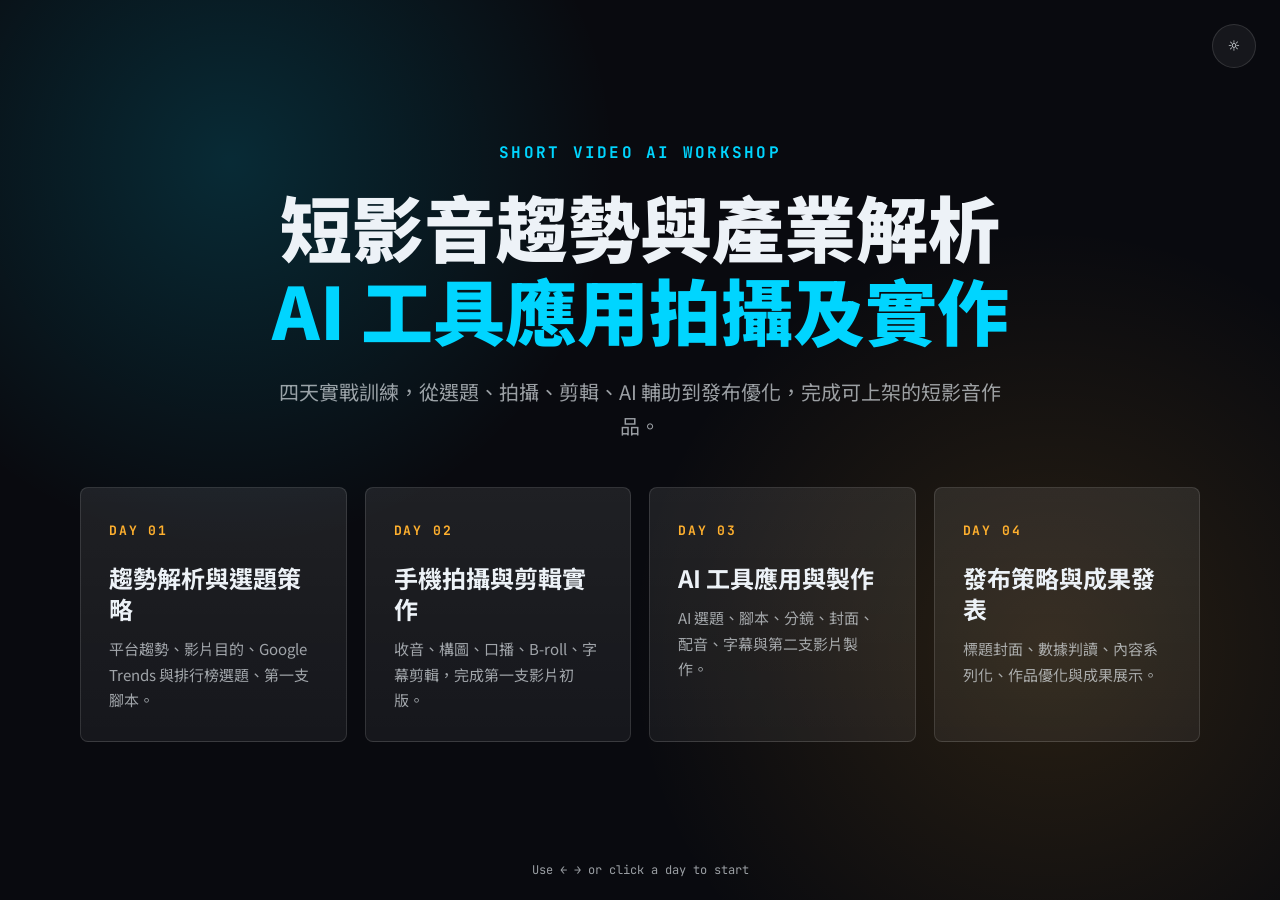
==== index.html @ 6480e25d "Create short video AI course slide site" ====
<!DOCTYPE html>
<html lang="zh-TW">
<head>
  <meta charset="UTF-8">
  <meta name="viewport" content="width=device-width, initial-scale=1.0">
  <title>短影音趨勢與 AI 工具實作課程</title>
  <link rel="preconnect" href="https://fonts.googleapis.com">
  <link rel="preconnect" href="https://fonts.gstatic.com" crossorigin>
  <link href="https://fonts.googleapis.com/css2?family=Noto+Sans+TC:wght@400;500;700;900&family=JetBrains+Mono:wght@500;700&display=swap" rel="stylesheet">
  <link rel="stylesheet" href="site.css">
</head>
<body class="home">
  <button class="theme-toggle" type="button" aria-label="切換深淺色模式" data-theme-toggle>☼</button>

  <main class="home-shell">
    <p class="eyebrow">SHORT VIDEO AI WORKSHOP</p>
    <h1>短影音趨勢與產業解析<br><span>AI 工具應用拍攝及實作</span></h1>
    <p class="home-subtitle">四天實戰訓練，從選題、拍攝、剪輯、AI 輔助到發布優化，完成可上架的短影音作品。</p>

    <nav class="day-grid" aria-label="四天課程簡報">
      <a class="day-card" href="day01.html">
        <span class="day-num">DAY 01</span>
        <strong>趨勢解析與選題策略</strong>
        <span>平台趨勢、影片目的、Google Trends 與排行榜選題、第一支腳本。</span>
      </a>
      <a class="day-card" href="day02.html">
        <span class="day-num">DAY 02</span>
        <strong>手機拍攝與剪輯實作</strong>
        <span>收音、構圖、口播、B-roll、字幕剪輯，完成第一支影片初版。</span>
      </a>
      <a class="day-card" href="day03.html">
        <span class="day-num">DAY 03</span>
        <strong>AI 工具應用與製作</strong>
        <span>AI 選題、腳本、分鏡、封面、配音、字幕與第二支影片製作。</span>
      </a>
      <a class="day-card" href="day04.html">
        <span class="day-num">DAY 04</span>
        <strong>發布策略與成果發表</strong>
        <span>標題封面、數據判讀、內容系列化、作品優化與成果展示。</span>
      </a>
    </nav>
  </main>

  <footer class="home-footer">Use ← → or click a day to start</footer>
  <script src="theme.js"></script>
</body>
</html>
---- site.css ----
:root {
  --bg: #090a0f;
  --panel: rgba(255, 255, 255, 0.055);
  --panel-strong: rgba(255, 255, 255, 0.09);
  --text: #edf2f7;
  --muted: rgba(237, 242, 247, 0.64);
  --line: rgba(255, 255, 255, 0.12);
  --accent: #00d5ff;
  --accent-2: #ffb02e;
  --accent-3: #38e28c;
  --shadow: rgba(0, 213, 255, 0.18);
}

:root[data-theme="light"] {
  --bg: #f6f8fb;
  --panel: rgba(9, 10, 15, 0.045);
  --panel-strong: rgba(9, 10, 15, 0.075);
  --text: #121826;
  --muted: rgba(18, 24, 38, 0.62);
  --line: rgba(18, 24, 38, 0.14);
  --accent: #0067b8;
  --accent-2: #c15a00;
  --accent-3: #0f8c55;
  --shadow: rgba(0, 103, 184, 0.16);
}

* {
  box-sizing: border-box;
}

html,
body {
  margin: 0;
  min-height: 100%;
  font-family: "Noto Sans TC", system-ui, sans-serif;
  background:
    radial-gradient(circle at 18% 18%, rgba(0, 213, 255, 0.16), transparent 30%),
    radial-gradient(circle at 82% 72%, rgba(255, 176, 46, 0.13), transparent 34%),
    var(--bg);
  color: var(--text);
}

body {
  min-height: 100vh;
}

.theme-toggle {
  position: fixed;
  top: 24px;
  right: 24px;
  z-index: 30;
  width: 44px;
  height: 44px;
  border: 1px solid var(--line);
  border-radius: 50%;
  background: var(--panel);
  color: var(--text);
  cursor: pointer;
  font: 700 18px/1 "JetBrains Mono", monospace;
}

.home {
  display: grid;
  place-items: center;
  padding: 56px 20px 72px;
}

.home-shell {
  width: min(1120px, 100%);
}

.eyebrow,
.day-num,
.deck-kicker,
.slide-count {
  font-family: "JetBrains Mono", monospace;
  letter-spacing: 0.14em;
  text-transform: uppercase;
}

.eyebrow {
  margin: 0 0 22px;
  color: var(--accent);
  font-weight: 700;
  text-align: center;
}

h1 {
  margin: 0;
  text-align: center;
  font-size: clamp(38px, 6vw, 72px);
  line-height: 1.15;
  font-weight: 900;
}

h1 span {
  color: var(--accent);
}

.home-subtitle {
  width: min(760px, 100%);
  margin: 24px auto 44px;
  color: var(--muted);
  font-size: 20px;
  line-height: 1.7;
  text-align: center;
}

.day-grid {
  display: grid;
  grid-template-columns: repeat(4, minmax(0, 1fr));
  gap: 18px;
}

.day-card {
  min-height: 230px;
  padding: 28px;
  border: 1px solid var(--line);
  border-radius: 8px;
  background: linear-gradient(180deg, var(--panel-strong), var(--panel));
  color: var(--text);
  text-decoration: none;
  transition: transform 180ms ease, border-color 180ms ease, box-shadow 180ms ease;
}

.day-card:hover {
  transform: translateY(-6px);
  border-color: var(--accent);
  box-shadow: 0 20px 60px var(--shadow);
}

.day-card strong {
  display: block;
  margin: 22px 0 12px;
  font-size: 24px;
  line-height: 1.3;
}

.day-card span:last-child {
  display: block;
  color: var(--muted);
  font-size: 15px;
  line-height: 1.7;
}

.day-num {
  color: var(--accent-2);
  font-size: 13px;
  font-weight: 700;
}

.home-footer {
  position: fixed;
  bottom: 22px;
  color: var(--muted);
  font-family: "JetBrains Mono", monospace;
  font-size: 12px;
}

.deck-page {
  overflow: hidden;
}

.deck-shell {
  min-height: 100vh;
}

.deck-topbar {
  position: fixed;
  left: 28px;
  right: 84px;
  top: 22px;
  z-index: 20;
  display: flex;
  align-items: center;
  justify-content: space-between;
  color: var(--muted);
}

.home-link {
  color: var(--text);
  text-decoration: none;
  border: 1px solid var(--line);
  border-radius: 999px;
  padding: 8px 14px;
  background: var(--panel);
}

.slide {
  display: none;
  min-height: 100vh;
  padding: 112px 10vw 88px;
  align-items: center;
}

.slide.active {
  display: flex;
}

.slide-inner {
  width: min(1180px, 100%);
  margin: 0 auto;
}

.deck-kicker {
  margin-bottom: 26px;
  color: var(--accent);
  font-size: 14px;
  font-weight: 700;
}

.slide h2 {
  margin: 0 0 30px;
  font-size: clamp(44px, 6vw, 82px);
  line-height: 1.12;
  letter-spacing: 0;
  font-weight: 900;
}

.slide-body {
  display: grid;
  gap: 18px;
  max-width: 980px;
}

.slide-body p,
.slide-body li {
  color: var(--text);
  font-size: clamp(24px, 2.25vw, 38px);
  line-height: 1.55;
  font-weight: 500;
}

.slide-body ul,
.slide-body ol {
  margin: 0;
  padding-left: 1.35em;
}

.slide-body p {
  margin: 0;
}

.slide-body .small {
  color: var(--muted);
  font-size: clamp(18px, 1.4vw, 24px);
}

.progress {
  position: fixed;
  left: 0;
  bottom: 0;
  height: 4px;
  width: 100%;
  z-index: 20;
  background: var(--line);
}

.progress span {
  display: block;
  width: 0;
  height: 100%;
  background: linear-gradient(90deg, var(--accent), var(--accent-2));
  transition: width 180ms ease;
}

.deck-controls {
  position: fixed;
  right: 24px;
  bottom: 24px;
  z-index: 20;
  display: flex;
  gap: 10px;
}

.deck-controls button {
  width: 46px;
  height: 46px;
  border: 1px solid var(--line);
  border-radius: 50%;
  background: var(--panel);
  color: var(--text);
  font-size: 22px;
  cursor: pointer;
}

.slide-count {
  position: fixed;
  left: 28px;
  bottom: 28px;
  z-index: 20;
  color: var(--muted);
  font-size: 13px;
}

@media (max-width: 980px) {
  .day-grid {
    grid-template-columns: repeat(2, minmax(0, 1fr));
  }

  .slide {
    padding: 96px 7vw 86px;
  }
}

@media (max-width: 640px) {
  .day-grid {
    grid-template-columns: 1fr;
  }

  .home {
    display: block;
  }

  .deck-topbar {
    left: 16px;
    right: 72px;
  }

  .slide h2 {
    font-size: 38px;
  }

  .slide-body p,
  .slide-body li {
    font-size: 22px;
  }
}
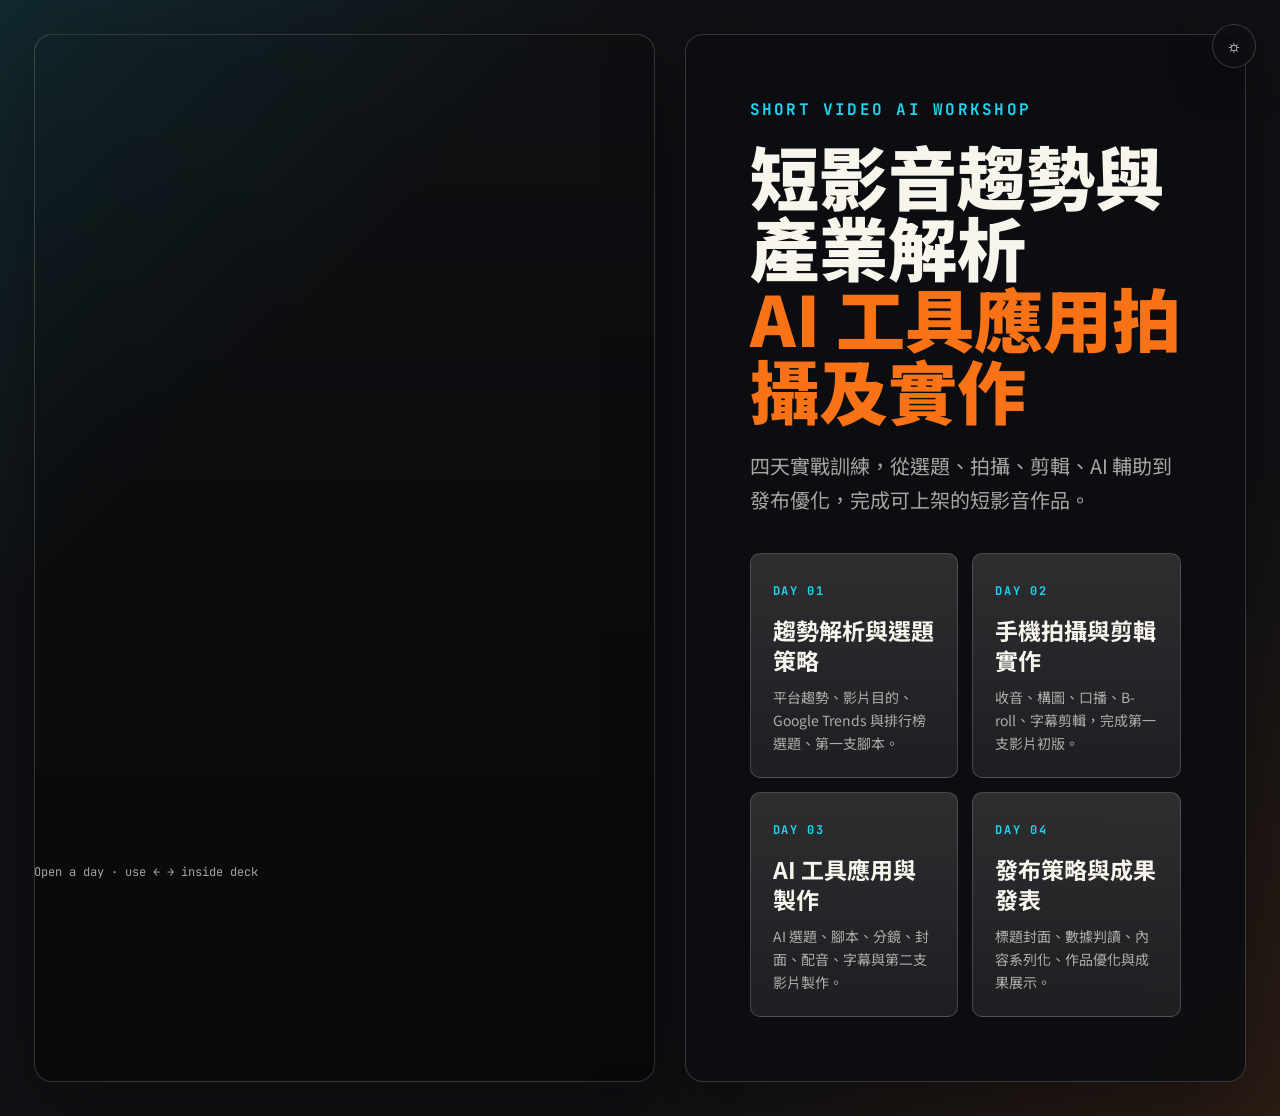
==== commit de772756: "Redesign slide layouts with visuals and links" ====
--- a/index.html
+++ b/index.html
@@ -41,7 +41,7 @@
     </nav>
   </main>
 
-  <footer class="home-footer">Use ← → or click a day to start</footer>
+  <footer class="home-footer">Open a day · use ← → inside deck</footer>
   <script src="theme.js"></script>
 </body>
 </html>
--- a/site.css
+++ b/site.css
@@ -1,27 +1,33 @@
 :root {
-  --bg: #090a0f;
-  --panel: rgba(255, 255, 255, 0.055);
-  --panel-strong: rgba(255, 255, 255, 0.09);
-  --text: #edf2f7;
-  --muted: rgba(237, 242, 247, 0.64);
-  --line: rgba(255, 255, 255, 0.12);
-  --accent: #00d5ff;
-  --accent-2: #ffb02e;
-  --accent-3: #38e28c;
-  --shadow: rgba(0, 213, 255, 0.18);
+  --bg: #101114;
+  --paper: #f4efe6;
+  --ink: #f8f5ed;
+  --ink-strong: #ffffff;
+  --muted: rgba(248, 245, 237, 0.66);
+  --line: rgba(248, 245, 237, 0.18);
+  --panel: rgba(248, 245, 237, 0.08);
+  --panel-strong: rgba(248, 245, 237, 0.14);
+  --accent: #22d3ee;
+  --accent-2: #f97316;
+  --accent-3: #84cc16;
+  --deep: #0d0e12;
+  --shadow: rgba(0, 0, 0, 0.34);
 }
 
 :root[data-theme="light"] {
-  --bg: #f6f8fb;
-  --panel: rgba(9, 10, 15, 0.045);
-  --panel-strong: rgba(9, 10, 15, 0.075);
-  --text: #121826;
-  --muted: rgba(18, 24, 38, 0.62);
-  --line: rgba(18, 24, 38, 0.14);
-  --accent: #0067b8;
-  --accent-2: #c15a00;
-  --accent-3: #0f8c55;
-  --shadow: rgba(0, 103, 184, 0.16);
+  --bg: #f4efe6;
+  --paper: #fffaf0;
+  --ink: #191a1e;
+  --ink-strong: #050609;
+  --muted: rgba(25, 26, 30, 0.64);
+  --line: rgba(25, 26, 30, 0.16);
+  --panel: rgba(25, 26, 30, 0.055);
+  --panel-strong: rgba(25, 26, 30, 0.095);
+  --accent: #007a99;
+  --accent-2: #b54800;
+  --accent-3: #497d00;
+  --deep: #fffaf0;
+  --shadow: rgba(56, 42, 20, 0.14);
 }
 
 * {
@@ -34,39 +40,66 @@
   min-height: 100%;
   font-family: "Noto Sans TC", system-ui, sans-serif;
   background:
-    radial-gradient(circle at 18% 18%, rgba(0, 213, 255, 0.16), transparent 30%),
-    radial-gradient(circle at 82% 72%, rgba(255, 176, 46, 0.13), transparent 34%),
+    linear-gradient(135deg, rgba(34, 211, 238, 0.12), transparent 26%),
+    linear-gradient(315deg, rgba(249, 115, 22, 0.12), transparent 28%),
     var(--bg);
-  color: var(--text);
+  color: var(--ink);
 }
 
 body {
   min-height: 100vh;
+}
+
+a {
+  color: inherit;
 }
 
 .theme-toggle {
   position: fixed;
   top: 24px;
   right: 24px;
-  z-index: 30;
+  z-index: 50;
   width: 44px;
   height: 44px;
   border: 1px solid var(--line);
   border-radius: 50%;
-  background: var(--panel);
-  color: var(--text);
+  background: color-mix(in srgb, var(--deep), transparent 12%);
+  color: var(--ink);
   cursor: pointer;
   font: 700 18px/1 "JetBrains Mono", monospace;
+  box-shadow: 0 14px 44px var(--shadow);
 }
 
 .home {
-  display: grid;
-  place-items: center;
-  padding: 56px 20px 72px;
+  min-height: 100vh;
+  padding: 34px;
+  display: grid;
+  grid-template-columns: minmax(0, 1.05fr) minmax(360px, 0.95fr);
+  gap: 30px;
+  align-items: stretch;
+}
+
+.home::before {
+  content: "";
+  border: 1px solid var(--line);
+  border-radius: 18px;
+  background:
+    linear-gradient(180deg, rgba(0, 0, 0, 0.06), rgba(0, 0, 0, 0.48)),
+    url("https://images.pexels.com/photos/8371391/pexels-photo-8371391.jpeg?auto=compress&cs=tinysrgb&w=1800") center / cover;
+  box-shadow: 0 28px 80px var(--shadow);
+  min-height: calc(100vh - 68px);
 }
 
 .home-shell {
-  width: min(1120px, 100%);
+  min-height: calc(100vh - 68px);
+  padding: clamp(28px, 5vw, 72px);
+  border: 1px solid var(--line);
+  border-radius: 18px;
+  background: color-mix(in srgb, var(--deep), transparent 8%);
+  box-shadow: 0 28px 80px var(--shadow);
+  display: flex;
+  flex-direction: column;
+  justify-content: center;
 }
 
 .eyebrow,
@@ -79,79 +112,95 @@
 }
 
 .eyebrow {
-  margin: 0 0 22px;
+  margin: 0 0 20px;
   color: var(--accent);
   font-weight: 700;
-  text-align: center;
 }
 
 h1 {
   margin: 0;
-  text-align: center;
-  font-size: clamp(38px, 6vw, 72px);
-  line-height: 1.15;
+  font-size: clamp(44px, 5.4vw, 84px);
+  line-height: 1.03;
   font-weight: 900;
+  letter-spacing: 0;
 }
 
 h1 span {
-  color: var(--accent);
+  color: var(--accent-2);
 }
 
 .home-subtitle {
-  width: min(760px, 100%);
-  margin: 24px auto 44px;
+  width: min(720px, 100%);
+  margin: 24px 0 36px;
   color: var(--muted);
   font-size: 20px;
   line-height: 1.7;
-  text-align: center;
 }
 
 .day-grid {
   display: grid;
-  grid-template-columns: repeat(4, minmax(0, 1fr));
-  gap: 18px;
+  grid-template-columns: repeat(2, minmax(0, 1fr));
+  gap: 14px;
 }
 
 .day-card {
-  min-height: 230px;
-  padding: 28px;
-  border: 1px solid var(--line);
-  border-radius: 8px;
+  min-height: 172px;
+  padding: 22px;
+  border: 1px solid var(--line);
+  border-radius: 10px;
   background: linear-gradient(180deg, var(--panel-strong), var(--panel));
-  color: var(--text);
+  color: var(--ink);
   text-decoration: none;
-  transition: transform 180ms ease, border-color 180ms ease, box-shadow 180ms ease;
+  transition: transform 220ms ease, border-color 220ms ease, box-shadow 220ms ease;
+  position: relative;
+  overflow: hidden;
+}
+
+.day-card::after {
+  content: "";
+  position: absolute;
+  inset: auto 16px 14px 16px;
+  height: 3px;
+  background: linear-gradient(90deg, var(--accent), var(--accent-2));
+  transform: scaleX(0);
+  transform-origin: left;
+  transition: transform 220ms ease;
 }
 
 .day-card:hover {
-  transform: translateY(-6px);
-  border-color: var(--accent);
-  box-shadow: 0 20px 60px var(--shadow);
+  transform: translateY(-5px);
+  border-color: color-mix(in srgb, var(--accent), white 20%);
+  box-shadow: 0 18px 52px var(--shadow);
+}
+
+.day-card:hover::after {
+  transform: scaleX(1);
 }
 
 .day-card strong {
   display: block;
-  margin: 22px 0 12px;
-  font-size: 24px;
+  margin: 16px 0 10px;
+  font-size: 23px;
   line-height: 1.3;
 }
 
 .day-card span:last-child {
   display: block;
   color: var(--muted);
-  font-size: 15px;
-  line-height: 1.7;
+  font-size: 14px;
+  line-height: 1.65;
 }
 
 .day-num {
-  color: var(--accent-2);
-  font-size: 13px;
+  color: var(--accent);
+  font-size: 12px;
   font-weight: 700;
 }
 
 .home-footer {
   position: fixed;
-  bottom: 22px;
+  bottom: 20px;
+  left: 34px;
   color: var(--muted);
   font-family: "JetBrains Mono", monospace;
   font-size: 12px;
@@ -170,7 +219,7 @@
   left: 28px;
   right: 84px;
   top: 22px;
-  z-index: 20;
+  z-index: 40;
   display: flex;
   align-items: center;
   justify-content: space-between;
@@ -178,72 +227,305 @@
 }
 
 .home-link {
-  color: var(--text);
+  color: var(--ink);
   text-decoration: none;
   border: 1px solid var(--line);
   border-radius: 999px;
   padding: 8px 14px;
-  background: var(--panel);
+  background: color-mix(in srgb, var(--deep), transparent 16%);
+  box-shadow: 0 12px 36px var(--shadow);
+}
+
+.deck-kicker {
+  color: var(--accent);
+  font-size: 13px;
+  font-weight: 700;
 }
 
 .slide {
-  display: none;
+  display: flex;
+  position: fixed;
+  inset: 0;
   min-height: 100vh;
-  padding: 112px 10vw 88px;
+  padding: 92px 6vw 76px;
   align-items: center;
+  opacity: 0;
+  pointer-events: none;
+  transform: translateX(42px) scale(0.985);
+  transition: opacity 520ms cubic-bezier(0.22, 1, 0.36, 1), transform 620ms cubic-bezier(0.22, 1, 0.36, 1);
+}
+
+.slide::before {
+  content: "";
+  position: absolute;
+  inset: 18px;
+  border: 1px solid var(--line);
+  border-radius: 18px;
+  pointer-events: none;
 }
 
 .slide.active {
-  display: flex;
+  opacity: 1;
+  pointer-events: auto;
+  transform: translateX(0) scale(1);
+}
+
+.slide.leaving-left {
+  transform: translateX(-46px) scale(0.98);
 }
 
 .slide-inner {
-  width: min(1180px, 100%);
+  width: min(1340px, 100%);
   margin: 0 auto;
-}
-
-.deck-kicker {
-  margin-bottom: 26px;
-  color: var(--accent);
-  font-size: 14px;
-  font-weight: 700;
+  position: relative;
+  z-index: 2;
 }
 
 .slide h2 {
-  margin: 0 0 30px;
-  font-size: clamp(44px, 6vw, 82px);
-  line-height: 1.12;
+  margin: 12px 0 22px;
+  font-size: clamp(42px, 5.1vw, 82px);
+  line-height: 1.08;
   letter-spacing: 0;
   font-weight: 900;
+  color: var(--ink-strong);
+}
+
+.slide-lead {
+  color: var(--ink);
+  font-size: clamp(24px, 2.35vw, 38px);
+  line-height: 1.45;
+  font-weight: 700;
 }
 
 .slide-body {
   display: grid;
-  gap: 18px;
-  max-width: 980px;
+  gap: 14px;
+  margin-top: 18px;
 }
 
 .slide-body p,
 .slide-body li {
-  color: var(--text);
-  font-size: clamp(24px, 2.25vw, 38px);
+  margin: 0;
+  color: var(--muted);
+  font-size: clamp(18px, 1.55vw, 26px);
   line-height: 1.55;
   font-weight: 500;
 }
 
-.slide-body ul,
-.slide-body ol {
+.compact {
+  max-width: 840px;
+}
+
+.cover-grid,
+.split-grid,
+.lab-layout {
+  display: grid;
+  grid-template-columns: minmax(0, 1fr) minmax(360px, 0.8fr);
+  gap: clamp(28px, 4vw, 64px);
+  align-items: center;
+}
+
+.split-grid.photo-left {
+  grid-template-columns: minmax(360px, 0.82fr) minmax(0, 1fr);
+}
+
+.stack-layout {
+  display: grid;
+  gap: 22px;
+}
+
+.visual-panel {
   margin: 0;
-  padding-left: 1.35em;
-}
-
-.slide-body p {
-  margin: 0;
-}
-
-.slide-body .small {
+  min-height: 520px;
+  border-radius: 18px;
+  overflow: hidden;
+  border: 1px solid var(--line);
+  position: relative;
+  box-shadow: 0 30px 90px var(--shadow);
+  background: var(--panel);
+}
+
+.visual-panel img {
+  width: 100%;
+  height: 100%;
+  min-height: 520px;
+  object-fit: cover;
+  display: block;
+  filter: saturate(0.88) contrast(1.05);
+}
+
+.visual-panel::after {
+  content: "";
+  position: absolute;
+  inset: 0;
+  background: linear-gradient(180deg, transparent 38%, rgba(0, 0, 0, 0.62));
+}
+
+.visual-panel figcaption {
+  position: absolute;
+  left: 22px;
+  bottom: 20px;
+  z-index: 2;
+  color: white;
+  font-family: "JetBrains Mono", monospace;
+  letter-spacing: 0.16em;
+  font-size: 12px;
+}
+
+.sound-card::before {
+  content: "";
+  position: absolute;
+  left: 28px;
+  right: 28px;
+  bottom: 66px;
+  z-index: 2;
+  height: 80px;
+  background:
+    linear-gradient(90deg, transparent 0 5%, var(--accent) 5% 7%, transparent 7% 13%, var(--accent-2) 13% 16%, transparent 16% 21%, var(--accent) 21% 23%, transparent 23% 30%, var(--accent-3) 30% 34%, transparent 34% 42%, var(--accent) 42% 45%, transparent 45% 54%, var(--accent-2) 54% 58%, transparent 58% 66%, var(--accent) 66% 68%, transparent 68% 74%, var(--accent-3) 74% 79%, transparent 79%);
+  clip-path: polygon(0 55%, 4% 35%, 8% 70%, 12% 22%, 16% 62%, 20% 45%, 24% 80%, 28% 18%, 32% 64%, 36% 42%, 40% 75%, 44% 20%, 48% 58%, 52% 36%, 56% 78%, 60% 28%, 64% 64%, 68% 38%, 72% 82%, 76% 24%, 80% 62%, 84% 40%, 88% 72%, 92% 34%, 96% 58%, 100% 48%);
+  opacity: 0.92;
+}
+
+.content-cards {
+  display: grid;
+  grid-template-columns: repeat(4, minmax(0, 1fr));
+  gap: 16px;
+}
+
+.content-cards article {
+  min-height: 188px;
+  padding: 20px;
+  border: 1px solid var(--line);
+  border-radius: 12px;
+  background: linear-gradient(180deg, var(--panel-strong), var(--panel));
+}
+
+.content-cards article span {
+  display: block;
+  color: var(--accent);
+  font-family: "JetBrains Mono", monospace;
+  font-size: 12px;
+  margin-bottom: 18px;
+}
+
+.content-cards article strong {
+  display: block;
+  color: var(--ink-strong);
+  font-size: clamp(20px, 1.7vw, 30px);
+  line-height: 1.25;
+}
+
+.content-cards article p {
+  margin: 10px 0 0;
   color: var(--muted);
-  font-size: clamp(18px, 1.4vw, 24px);
+  font-size: 17px;
+  line-height: 1.55;
+}
+
+.checklist {
+  display: grid;
+  gap: 14px;
+}
+
+.checklist div {
+  display: grid;
+  grid-template-columns: 42px 1fr;
+  gap: 14px;
+  align-items: start;
+  padding: 18px;
+  border: 1px solid var(--line);
+  border-radius: 12px;
+  background: var(--panel);
+}
+
+.checklist i {
+  display: grid;
+  place-items: center;
+  width: 34px;
+  height: 34px;
+  border-radius: 50%;
+  background: var(--accent-3);
+  color: #07100b;
+  font-style: normal;
+  font-weight: 900;
+}
+
+.checklist span {
+  color: var(--ink);
+  font-size: clamp(20px, 1.7vw, 30px);
+  line-height: 1.42;
+  font-weight: 700;
+}
+
+.process-line {
+  display: grid;
+  grid-template-columns: repeat(auto-fit, minmax(170px, 1fr));
+  gap: 14px;
+  align-items: stretch;
+}
+
+.process-line div {
+  padding: 18px;
+  border: 1px solid var(--line);
+  border-radius: 12px;
+  background: var(--panel);
+  min-height: 170px;
+  position: relative;
+}
+
+.process-line span {
+  display: inline-grid;
+  place-items: center;
+  width: 38px;
+  height: 38px;
+  border-radius: 50%;
+  background: var(--accent);
+  color: #061115;
+  font-family: "JetBrains Mono", monospace;
+  font-weight: 900;
+}
+
+.process-line p {
+  margin: 24px 0 0;
+  color: var(--ink);
+  font-size: clamp(18px, 1.35vw, 24px);
+  line-height: 1.5;
+  font-weight: 700;
+}
+
+.lab-board {
+  padding: 22px;
+  border: 1px solid var(--line);
+  border-radius: 18px;
+  background:
+    linear-gradient(135deg, var(--panel-strong), var(--panel)),
+    repeating-linear-gradient(0deg, transparent 0 36px, rgba(255, 255, 255, 0.04) 36px 37px);
+}
+
+.tool-strip {
+  display: flex;
+  flex-wrap: wrap;
+  gap: 10px;
+  margin-top: 24px;
+}
+
+.tool-strip a,
+.inline-link {
+  color: var(--ink-strong);
+  text-decoration: none;
+  border-bottom: 2px solid color-mix(in srgb, var(--accent), transparent 25%);
+}
+
+.tool-strip a {
+  display: inline-flex;
+  align-items: center;
+  min-height: 38px;
+  padding: 8px 13px;
+  border: 1px solid var(--line);
+  border-radius: 999px;
+  background: color-mix(in srgb, var(--accent), transparent 88%);
+  color: var(--ink);
+  font-weight: 700;
 }
 
 .progress {
@@ -252,7 +534,7 @@
   bottom: 0;
   height: 4px;
   width: 100%;
-  z-index: 20;
+  z-index: 40;
   background: var(--line);
 }
 
@@ -260,15 +542,15 @@
   display: block;
   width: 0;
   height: 100%;
-  background: linear-gradient(90deg, var(--accent), var(--accent-2));
-  transition: width 180ms ease;
+  background: linear-gradient(90deg, var(--accent), var(--accent-2), var(--accent-3));
+  transition: width 300ms ease;
 }
 
 .deck-controls {
   position: fixed;
   right: 24px;
   bottom: 24px;
-  z-index: 20;
+  z-index: 40;
   display: flex;
   gap: 10px;
 }
@@ -278,38 +560,53 @@
   height: 46px;
   border: 1px solid var(--line);
   border-radius: 50%;
-  background: var(--panel);
-  color: var(--text);
+  background: color-mix(in srgb, var(--deep), transparent 12%);
+  color: var(--ink);
   font-size: 22px;
   cursor: pointer;
+  box-shadow: 0 12px 36px var(--shadow);
 }
 
 .slide-count {
   position: fixed;
   left: 28px;
   bottom: 28px;
-  z-index: 20;
+  z-index: 40;
   color: var(--muted);
   font-size: 13px;
 }
 
-@media (max-width: 980px) {
-  .day-grid {
+@media (max-width: 1100px) {
+  .home,
+  .cover-grid,
+  .split-grid,
+  .lab-layout,
+  .split-grid.photo-left {
+    grid-template-columns: 1fr;
+  }
+
+  .home::before {
+    min-height: 320px;
+  }
+
+  .content-cards {
     grid-template-columns: repeat(2, minmax(0, 1fr));
   }
 
-  .slide {
-    padding: 96px 7vw 86px;
-  }
-}
-
-@media (max-width: 640px) {
-  .day-grid {
+  .visual-panel,
+  .visual-panel img {
+    min-height: 320px;
+  }
+}
+
+@media (max-width: 700px) {
+  .home {
+    padding: 18px;
+  }
+
+  .day-grid,
+  .content-cards {
     grid-template-columns: 1fr;
-  }
-
-  .home {
-    display: block;
   }
 
   .deck-topbar {
@@ -317,12 +614,12 @@
     right: 72px;
   }
 
-  .slide h2 {
-    font-size: 38px;
-  }
-
-  .slide-body p,
-  .slide-body li {
-    font-size: 22px;
-  }
-}
+  .slide {
+    padding: 90px 7vw 86px;
+    overflow-y: auto;
+  }
+
+  .slide::before {
+    inset: 10px;
+  }
+}
